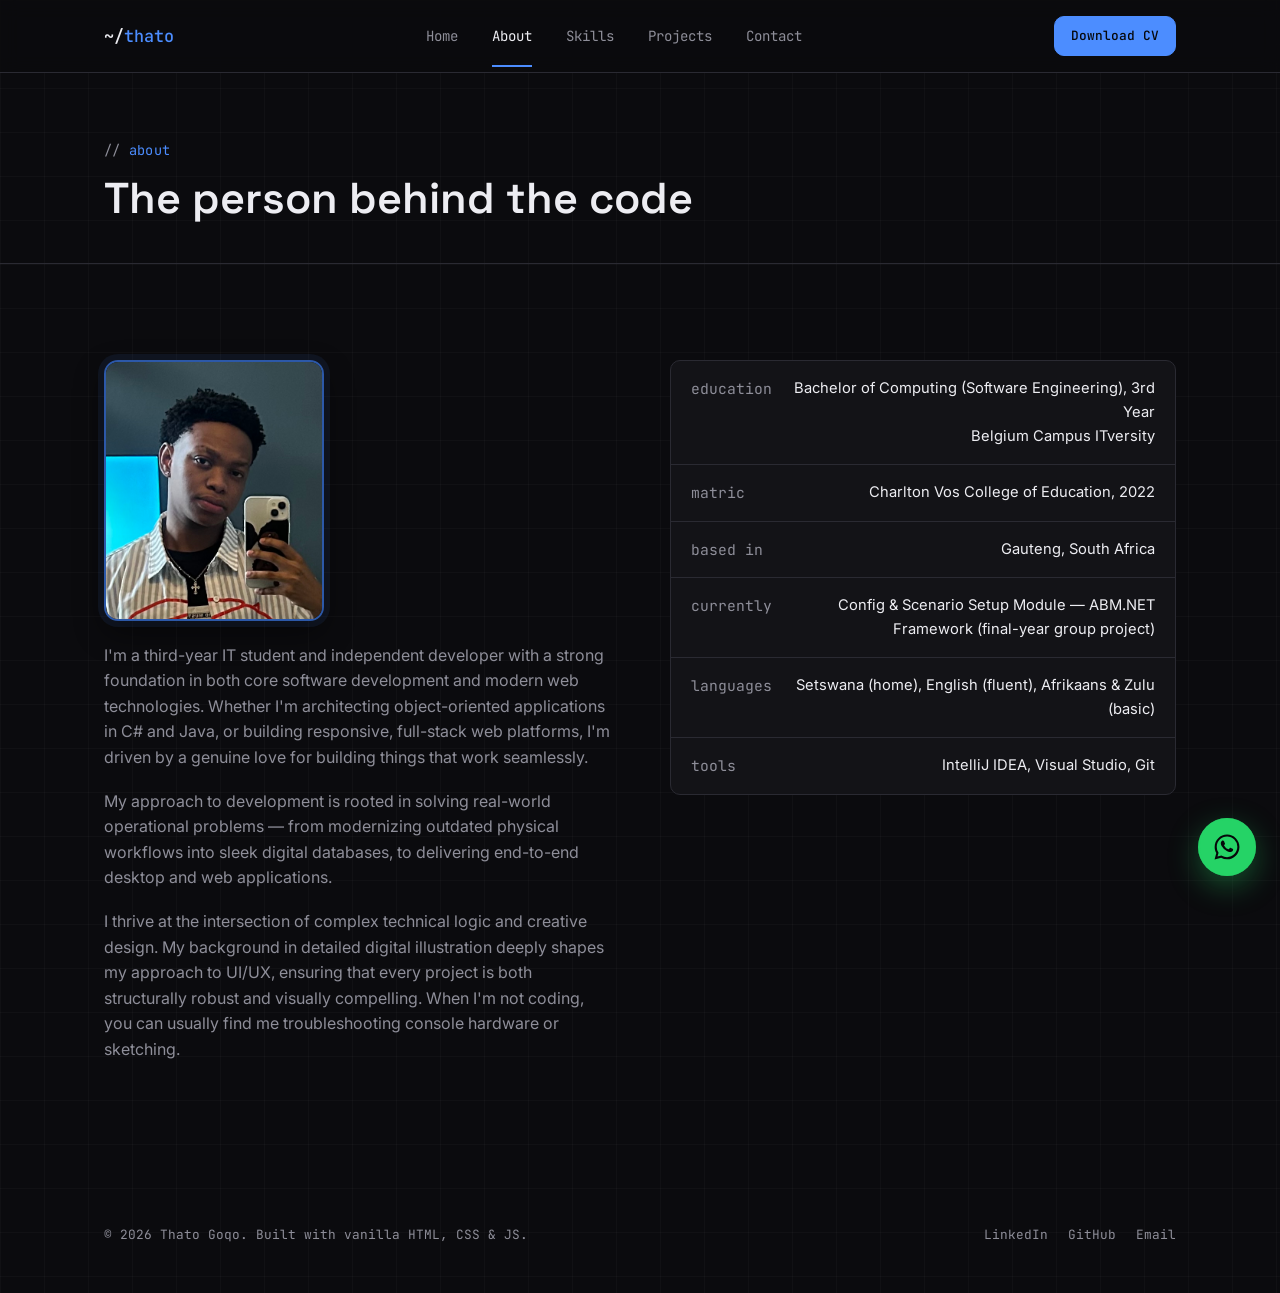
==== about.html @ 1795b21d "Moved files to main folder" ====
<!DOCTYPE html>
<html lang="en">
<head>
  <meta charset="UTF-8">
  <meta name="viewport" content="width=device-width, initial-scale=1.0">
  <title>About — Thato Goqo</title>
  <meta name="description" content="About Thato Goqo — 3rd-year Bachelor of Computing student and freelance web developer.">
  <link rel="stylesheet" href="css/style.css">
</head>
<body>

  <!-- ===== Page loader ===== -->
  <div class="page-loader" id="page-loader">
    <div class="loader-mark">
      <span class="loader-ring"></span>
      <span class="loader-label"></span>
    </div>
  </div>


  <!-- ===== Nav ===== -->
  <nav class="navbar">
    <div class="container">
      <a href="index.html" class="logo">~/<span>thato</span></a>
      <ul class="nav-links">
        <li><a href="index.html">Home</a></li>
        <li><a href="about.html">About</a></li>
        <li><a href="skills.html">Skills</a></li>
        <li><a href="projects.html">Projects</a></li>
        <li><a href="contact.html">Contact</a></li>
      </ul>
      <div class="nav-cta">
        <a href="assets/Thato_Goqo_CV.pdf" class="btn btn-primary btn-small" download>Download CV</a>
        <button class="nav-toggle" aria-label="Toggle menu">
          <span></span><span></span><span></span>
        </button>
      </div>
    </div>
  </nav>

  <header class="page-hero">
    <div class="container">
      <span class="section-label">about</span>
      <h1>The person behind the code</h1>
    </div>
  </header>

  <section id="about-main">
    <div class="container about-grid">
      <div class="about-text reveal">
        <div class="profile-photo profile-photo-large" style="margin-bottom: 22px;">
          <img src="assets/profile.jpg" alt="Thato Goqo">
        </div>
        <p>
          I'm a third-year IT student and independent developer with a strong foundation in both core
          software development and modern web technologies. Whether I'm architecting object-oriented
          applications in C# and Java, or building responsive, full-stack web platforms, I'm driven by
          a genuine love for building things that work seamlessly.
        </p>
        <p>
          My approach to development is rooted in solving real-world operational problems — from
          modernizing outdated physical workflows into sleek digital databases, to delivering
          end-to-end desktop and web applications.
        </p>
        <p>
          I thrive at the intersection of complex technical logic and creative design. My background in
          detailed digital illustration deeply shapes my approach to UI/UX, ensuring that every project
          is both structurally robust and visually compelling. When I'm not coding, you can usually find
          me troubleshooting console hardware or sketching.
        </p>
      </div>

      <div class="fact-list reveal">
        <div class="fact-row">
          <span class="fact-label">education</span>
          <span class="fact-value">Bachelor of Computing (Software Engineering), 3rd Year<br>Belgium Campus ITversity</span>
        </div>
        <div class="fact-row">
          <span class="fact-label">matric</span>
          <span class="fact-value">Charlton Vos College of Education, 2022</span>
        </div>
        <div class="fact-row">
          <span class="fact-label">based in</span>
          <span class="fact-value">Gauteng, South Africa</span>
        </div>
        <div class="fact-row">
          <span class="fact-label">currently</span>
          <span class="fact-value">Config &amp; Scenario Setup Module — ABM.NET Framework (final-year group project)</span>
        </div>
        <div class="fact-row">
          <span class="fact-label">languages</span>
          <span class="fact-value">Setswana (home), English (fluent), Afrikaans &amp; Zulu (basic)</span>
        </div>
        <div class="fact-row">
          <span class="fact-label">tools</span>
          <span class="fact-value">IntelliJ IDEA, Visual Studio, Git</span>
        </div>
      </div>
    </div>
  </section>

  <footer>
    <div class="container footer-inner">
      <p>&copy; <span id="year"></span> Thato Goqo. Built with vanilla HTML, CSS &amp; JS.</p>
      <div class="footer-social">
        <a href="https://www.linkedin.com/in/thato-goqo-8328b3425" target="_blank" rel="noopener">LinkedIn</a>
        <a href="https://github.com/" target="_blank" rel="noopener">GitHub</a>
        <a href="mailto:goqothato@gmail.com">Email</a>
      </div>
    </div>
  </footer>


  <!-- ===== WhatsApp floating button ===== -->
  <a
    href="https://wa.me/27812182846?text=Hi%20Thato%2C%20I%20saw%20your%20portfolio%20and%20wanted%20to%20chat."
    class="whatsapp-fab"
    target="_blank"
    rel="noopener"
    aria-label="Chat with Thato on WhatsApp"
  >
    <svg viewBox="0 0 24 24" aria-hidden="true">
      <path d="M12.04 2C6.58 2 2.13 6.45 2.13 11.91c0 1.75.46 3.45 1.32 4.95L2.05 22l5.25-1.38a9.9 9.9 0 0 0 4.74 1.21h.01c5.46 0 9.9-4.45 9.9-9.91 0-2.65-1.03-5.14-2.9-7.01A9.82 9.82 0 0 0 12.04 2m0 1.67c2.2 0 4.26.86 5.82 2.42a8.18 8.18 0 0 1 2.41 5.8c0 4.54-3.7 8.23-8.24 8.23a8.24 8.24 0 0 1-4.19-1.15l-.3-.17-3.12.82.83-3.04-.2-.32a8.13 8.13 0 0 1-1.25-4.34c0-4.54 3.7-8.25 8.24-8.25M8.53 6.85c-.16 0-.43.06-.65.3-.23.25-.85.83-.85 2.01 0 1.18.87 2.34 1 2.49.12.15 1.69 2.67 4.16 3.66 2.05.82 2.47.66 2.92.62.45-.04 1.42-.57 1.62-1.12.2-.55.2-1.02.14-1.12-.06-.1-.22-.16-.46-.28-.24-.12-1.42-.7-1.64-.78-.22-.08-.38-.12-.54.12-.16.25-.61.78-.75.94-.14.16-.28.18-.52.06-.24-.12-1.02-.37-1.94-1.19-.72-.64-1.2-1.43-1.34-1.67-.14-.24-.02-.37.1-.49.11-.11.24-.29.36-.43.12-.14.16-.24.24-.4.08-.16.04-.3-.02-.42-.06-.12-.54-1.31-.76-1.8-.18-.41-.36-.41-.54-.42-.16-.01-.34-.08-.53-.08"/>
    </svg>
  </a>

  <script src="js/main.js"></script>
</body>
</html>
---- css/style.css ----
/* ============================================
   Thato Goqo — Portfolio Stylesheet
   Vanilla CSS, no framework.
   ============================================ */

@import url('https://fonts.googleapis.com/css2?family=Space+Grotesk:wght@500;600;700&family=Inter:wght@400;500;600&family=JetBrains+Mono:wght@400;500&display=swap');

:root {
  /* colors */
  --bg: #0b0b0e;
  --bg-panel: #131317;
  --bg-panel-2: #1b1b21;
  --border: #2a2a32;
  --text: #ededf2;
  --text-muted: #8e8e99;
  --accent-blue: #4c8dff;
  --accent-blue-dim: #2c58a8;
  --accent-crimson: #ff4d6d;
  --accent-blue-glow: rgba(76, 141, 255, 0.25);

  /* type */
  --font-display: 'Space Grotesk', sans-serif;
  --font-body: 'Inter', sans-serif;
  --font-mono: 'JetBrains Mono', monospace;

  /* layout */
  --max-width: 1120px;
  --radius: 10px;
}

* {
  margin: 0;
  padding: 0;
  box-sizing: border-box;
}

html {
  scroll-behavior: smooth;
}

body {
  background: var(--bg);
  color: var(--text);
  font-family: var(--font-body);
  line-height: 1.6;
  -webkit-font-smoothing: antialiased;
}

/* subtle noise/grid background so flat black isn't totally dead */
body {
  background-image:
    linear-gradient(rgba(255, 255, 255, 0.025) 1px, transparent 1px),
    linear-gradient(90deg, rgba(255, 255, 255, 0.025) 1px, transparent 1px);
  background-size: 44px 44px;
}

a {
  color: inherit;
  text-decoration: none;
}

img {
  max-width: 100%;
  display: block;
}

ul {
  list-style: none;
}

.container {
  max-width: var(--max-width);
  margin: 0 auto;
  padding: 0 24px;
}

.section-label {
  font-family: var(--font-mono);
  color: var(--accent-blue);
  font-size: 0.85rem;
  letter-spacing: 0.02em;
  margin-bottom: 12px;
  display: inline-block;
}

.section-label::before {
  content: '// ';
  color: var(--text-muted);
}

h1, h2, h3, h4 {
  font-family: var(--font-display);
  font-weight: 600;
  line-height: 1.15;
}

h2 {
  font-size: clamp(1.8rem, 3vw, 2.4rem);
  margin-bottom: 12px;
}

.section-intro {
  color: var(--text-muted);
  max-width: 560px;
  margin-bottom: 48px;
}

section {
  padding: 96px 0;
  border-bottom: 1px solid var(--border);
}

section:last-of-type {
  border-bottom: none;
}

/* ============ Buttons ============ */

.btn {
  display: inline-flex;
  align-items: center;
  gap: 8px;
  font-family: var(--font-mono);
  font-size: 0.9rem;
  padding: 13px 22px;
  border-radius: var(--radius);
  border: 1px solid var(--border);
  cursor: pointer;
  transition: transform 0.15s ease, border-color 0.15s ease, background 0.15s ease;
}

.btn-primary {
  background: var(--accent-blue);
  color: #06070a;
  border-color: var(--accent-blue);
  font-weight: 500;
}

.btn-primary:hover {
  transform: translateY(-2px);
  box-shadow: 0 8px 24px var(--accent-blue-glow);
}

.btn-ghost {
  background: transparent;
  color: var(--text);
}

.btn-ghost:hover {
  border-color: var(--accent-blue);
  color: var(--accent-blue);
  transform: translateY(-2px);
}

.btn-small {
  padding: 9px 16px;
  font-size: 0.8rem;
}

/* ============ Navigation ============ */

.navbar {
  position: sticky;
  top: 0;
  z-index: 100;
  background: rgba(11, 11, 14, 0.85);
  backdrop-filter: blur(10px);
  border-bottom: 1px solid var(--border);
}

.navbar .container {
  display: flex;
  align-items: center;
  justify-content: space-between;
  height: 72px;
}

.logo {
  font-family: var(--font-mono);
  font-size: 1.05rem;
  font-weight: 500;
  color: var(--text);
}

.logo span {
  color: var(--accent-blue);
}

.nav-links {
  display: flex;
  align-items: center;
  gap: 34px;
}

.nav-links a {
  font-family: var(--font-mono);
  font-size: 0.88rem;
  color: var(--text-muted);
  transition: color 0.15s ease;
  position: relative;
}

.nav-links a:hover,
.nav-links a.active {
  color: var(--text);
}

.nav-links a.active::after {
  content: '';
  position: absolute;
  left: 0;
  bottom: -22px;
  width: 100%;
  height: 2px;
  background: var(--accent-blue);
}

.nav-cta {
  display: flex;
  align-items: center;
  gap: 18px;
}

.nav-toggle {
  display: none;
  flex-direction: column;
  gap: 5px;
  background: none;
  border: none;
  cursor: pointer;
}

.nav-toggle span {
  width: 22px;
  height: 2px;
  background: var(--text);
}

/* ============ Hero ============ */

.hero {
  position: relative;
  padding: 90px 0 110px;
  overflow: hidden;
  border-bottom: 1px solid var(--border);
}

#hero-canvas {
  position: absolute;
  inset: 0;
  z-index: 0;
  opacity: 0.55;
}

.hero .container {
  position: relative;
  z-index: 1;
  display: grid;
  grid-template-columns: 1.1fr 0.9fr;
  gap: 48px;
  align-items: center;
}

.hero-eyebrow {
  font-family: var(--font-mono);
  color: var(--accent-blue);
  font-size: 0.85rem;
  margin-bottom: 18px;
}

.hero-eyebrow::before {
  content: '> ';
}

.hero h1 {
  font-size: clamp(2.4rem, 5vw, 3.4rem);
  margin-bottom: 18px;
}

.hero h1 .highlight {
  color: var(--accent-blue);
}

.hero-subtitle {
  color: var(--text-muted);
  font-size: 1.08rem;
  max-width: 480px;
  margin-bottom: 34px;
}

.hero-actions {
  display: flex;
  gap: 16px;
  flex-wrap: wrap;
}

/* terminal card */
.terminal {
  background: var(--bg-panel);
  border: 1px solid var(--border);
  border-radius: var(--radius);
  overflow: hidden;
  box-shadow: 0 20px 60px rgba(0, 0, 0, 0.4);
}

.terminal-header {
  display: flex;
  align-items: center;
  gap: 8px;
  padding: 12px 16px;
  background: var(--bg-panel-2);
  border-bottom: 1px solid var(--border);
}

.terminal-dot {
  width: 10px;
  height: 10px;
  border-radius: 50%;
  background: #4a4a55;
}

.terminal-dot.red { background: #ff5f57; }
.terminal-dot.yellow { background: #febc2e; }
.terminal-dot.green { background: #28c840; }

.terminal-title {
  font-family: var(--font-mono);
  font-size: 0.78rem;
  color: var(--text-muted);
  margin-left: 6px;
}

.terminal-body {
  padding: 22px 20px;
  font-family: var(--font-mono);
  font-size: 0.88rem;
  color: var(--text-muted);
  min-height: 200px;
}

.terminal-body .prompt {
  color: var(--accent-blue);
}

.terminal-body .line {
  margin-bottom: 6px;
  color: var(--text);
}

.terminal-body .result {
  color: var(--text-muted);
  margin-bottom: 14px;
  padding-left: 18px;
}

.cursor {
  display: inline-block;
  width: 8px;
  height: 1em;
  background: var(--accent-blue);
  vertical-align: text-bottom;
  animation: blink 1s step-start infinite;
}

@keyframes blink {
  50% { opacity: 0; }
}

/* ============ About page ============ */

.about-grid {
  display: grid;
  grid-template-columns: 1fr 1fr;
  gap: 60px;
  align-items: start;
}

.about-text p {
  color: var(--text-muted);
  margin-bottom: 18px;
}

.fact-list {
  border: 1px solid var(--border);
  border-radius: var(--radius);
  background: var(--bg-panel);
  overflow: hidden;
}

.fact-row {
  display: flex;
  justify-content: space-between;
  padding: 16px 20px;
  border-bottom: 1px solid var(--border);
  font-size: 0.92rem;
}

.fact-row:last-child {
  border-bottom: none;
}

.fact-label {
  font-family: var(--font-mono);
  color: var(--text-muted);
}

.fact-value {
  color: var(--text);
  text-align: right;
}

/* ============ Skills ============ */

.skills-grid {
  display: grid;
  grid-template-columns: repeat(2, 1fr);
  gap: 22px;
}

.skill-card {
  background: var(--bg-panel);
  border: 1px solid var(--border);
  border-radius: var(--radius);
  padding: 28px;
  transition: border-color 0.2s ease, transform 0.2s ease;
}

.skill-card:hover {
  border-color: var(--accent-blue-dim);
  transform: translateY(-3px);
}

.skill-card h3 {
  font-size: 1.05rem;
  margin-bottom: 16px;
  display: flex;
  align-items: center;
  gap: 10px;
}

.skill-card h3::before {
  content: '';
  width: 8px;
  height: 8px;
  background: var(--accent-blue);
  border-radius: 2px;
}

.tag-list {
  display: flex;
  flex-wrap: wrap;
  gap: 8px;
}

.tag {
  font-family: var(--font-mono);
  font-size: 0.78rem;
  color: var(--text-muted);
  border: 1px solid var(--border);
  border-radius: 6px;
  padding: 6px 11px;
  background: var(--bg-panel-2);
}

/* ============ Projects ============ */

.project-grid {
  display: grid;
  grid-template-columns: repeat(2, 1fr);
  gap: 24px;
}

.project-card {
  background: var(--bg-panel);
  border: 1px solid var(--border);
  border-radius: var(--radius);
  padding: 30px;
  display: flex;
  flex-direction: column;
  gap: 14px;
  transition: transform 0.2s ease, border-color 0.2s ease, box-shadow 0.2s ease;
}

.project-card:hover {
  transform: translateY(-4px);
  border-color: var(--accent-blue-dim);
  box-shadow: 0 16px 40px rgba(0, 0, 0, 0.35);
}

.project-tag-row {
  font-family: var(--font-mono);
  font-size: 0.76rem;
  color: var(--accent-crimson);
  text-transform: uppercase;
  letter-spacing: 0.04em;
}

.project-card h3 {
  font-size: 1.2rem;
}

.project-card p {
  color: var(--text-muted);
  font-size: 0.94rem;
  flex-grow: 1;
}

.project-card .tag-list {
  margin-top: 4px;
}

.project-featured {
  grid-column: span 2;
}

.demo-links {
  display: flex;
  flex-wrap: wrap;
  gap: 10px;
  margin-top: 4px;
}

.demo-link {
  display: inline-flex;
  align-items: center;
  gap: 6px;
  font-family: var(--font-mono);
  font-size: 0.8rem;
  color: var(--accent-blue);
  border: 1px solid var(--accent-blue-dim);
  border-radius: 8px;
  padding: 8px 13px;
  background: rgba(76, 141, 255, 0.06);
  transition: background 0.15s ease, transform 0.15s ease;
}

.demo-link:hover {
  background: rgba(76, 141, 255, 0.14);
  transform: translateY(-2px);
}

.demo-link-arrow {
  font-size: 0.85em;
}

.demo-disclaimer {
  font-size: 0.82rem;
  color: var(--text-muted);
  border-left: 2px solid var(--border);
  padding-left: 12px;
  margin-top: 2px;
}

/* ============ Contact ============ */

.contact-grid {
  display: grid;
  grid-template-columns: 0.9fr 1.1fr;
  gap: 56px;
}

.contact-info p {
  color: var(--text-muted);
  margin-bottom: 28px;
  max-width: 400px;
}

.contact-links {
  display: flex;
  flex-direction: column;
  gap: 14px;
}

.contact-link {
  display: flex;
  align-items: center;
  gap: 12px;
  font-family: var(--font-mono);
  font-size: 0.92rem;
  color: var(--text);
  padding: 14px 16px;
  border: 1px solid var(--border);
  border-radius: var(--radius);
  background: var(--bg-panel);
  transition: border-color 0.15s ease, transform 0.15s ease;
}

.contact-link:hover {
  border-color: var(--accent-blue);
  transform: translateX(4px);
}

.contact-link .icon {
  color: var(--accent-blue);
}

.form-group {
  margin-bottom: 20px;
}

.form-group label {
  display: block;
  font-family: var(--font-mono);
  font-size: 0.8rem;
  color: var(--text-muted);
  margin-bottom: 8px;
}

.form-group input,
.form-group textarea {
  width: 100%;
  background: var(--bg-panel);
  border: 1px solid var(--border);
  border-radius: 8px;
  padding: 13px 14px;
  color: var(--text);
  font-family: var(--font-body);
  font-size: 0.95rem;
  transition: border-color 0.15s ease;
}

.form-group input:focus,
.form-group textarea:focus {
  outline: none;
  border-color: var(--accent-blue);
}

.form-group textarea {
  resize: vertical;
  min-height: 130px;
}

.form-note {
  font-family: var(--font-mono);
  font-size: 0.78rem;
  color: var(--text-muted);
  margin-top: 10px;
}

/* ============ Footer ============ */

footer {
  padding: 48px 0;
}

.footer-inner {
  display: flex;
  justify-content: space-between;
  align-items: center;
  flex-wrap: wrap;
  gap: 16px;
}

.footer-inner p {
  font-family: var(--font-mono);
  font-size: 0.8rem;
  color: var(--text-muted);
}

.footer-social {
  display: flex;
  gap: 20px;
}

.footer-social a {
  font-family: var(--font-mono);
  font-size: 0.8rem;
  color: var(--text-muted);
  transition: color 0.15s ease;
}

.footer-social a:hover {
  color: var(--accent-blue);
}

/* ============ Scroll reveal ============ */

.reveal {
  opacity: 0;
  transform: translateY(20px);
  transition: opacity 0.6s ease, transform 0.6s ease;
}

.reveal.visible {
  opacity: 1;
  transform: translateY(0);
}

/* ============ Page hero (non-home pages) ============ */

.page-hero {
  padding: 64px 0 40px;
  border-bottom: 1px solid var(--border);
}

.page-hero h1 {
  font-size: clamp(2rem, 4vw, 2.7rem);
}

/* ============ Profile photo ============ */

.profile-photo {
  width: 108px;
  aspect-ratio: 563 / 666;
  border-radius: 14px;
  overflow: hidden;
  border: 2px solid var(--accent-blue-dim);
  box-shadow: 0 0 0 6px rgba(76, 141, 255, 0.08), 0 12px 30px rgba(0, 0, 0, 0.45);
  margin-bottom: 22px;
}

.profile-photo img {
  width: 100%;
  height: 100%;
  object-fit: cover;
  display: block;
}

.profile-photo-large {
  width: 220px;
  margin-bottom: 0;
}

/* ============ Page loader ============ */

.page-loader {
  position: fixed;
  inset: 0;
  z-index: 9999;
  background: var(--bg);
  display: flex;
  align-items: center;
  justify-content: center;
  transition: opacity 0.45s ease, visibility 0.45s ease;
}

.page-loader.hidden {
  opacity: 0;
  visibility: hidden;
  pointer-events: none;
}

.loader-mark {
  display: flex;
  align-items: center;
  gap: 14px;
  font-family: var(--font-mono);
  color: var(--text-muted);
  font-size: 0.92rem;
}

.loader-mark span.loader-label::before {
  content: '~/thato ';
  color: var(--accent-blue);
}

.loader-ring {
  width: 30px;
  height: 30px;
  border-radius: 50%;
  border: 2px solid var(--border);
  border-top-color: var(--accent-blue);
  animation: loader-spin 0.7s linear infinite;
}

@keyframes loader-spin {
  to {
    transform: rotate(360deg);
  }
}

@media (prefers-reduced-motion: reduce) {
  .loader-ring {
    animation: none;
    border-top-color: var(--border);
  }
}

/* ============ WhatsApp floating button ============ */

.whatsapp-fab {
  position: fixed;
  right: 24px;
  bottom: 24px;
  width: 58px;
  height: 58px;
  border-radius: 50%;
  background: #25d366;
  display: flex;
  align-items: center;
  justify-content: center;
  box-shadow: 0 10px 30px rgba(37, 211, 102, 0.35);
  z-index: 200;
  transition: transform 0.2s ease, box-shadow 0.2s ease;
}

.whatsapp-fab svg {
  width: 30px;
  height: 30px;
  fill: #06070a;
}

.whatsapp-fab:hover {
  transform: translateY(-3px) scale(1.05);
  box-shadow: 0 14px 36px rgba(37, 211, 102, 0.45);
}

.whatsapp-fab::after {
  content: '';
  position: absolute;
  inset: 0;
  border-radius: 50%;
  border: 2px solid rgba(37, 211, 102, 0.55);
  animation: whatsapp-pulse 2.4s ease-out infinite;
}

@keyframes whatsapp-pulse {
  0% {
    transform: scale(1);
    opacity: 0.7;
  }
  100% {
    transform: scale(1.6);
    opacity: 0;
  }
}

@media (prefers-reduced-motion: reduce) {
  .whatsapp-fab::after {
    animation: none;
  }
}

/* ============ Responsive ============ */

@media (prefers-reduced-motion: reduce) {
  * {
    animation: none !important;
    transition: none !important;
  }
}

/* Large tablets / small laptops: tighten up spacing a touch */
@media (max-width: 1024px) {
  .container {
    padding: 0 20px;
  }

  section {
    padding: 76px 0;
  }

  .hero {
    padding: 72px 0 90px;
  }
}

/* Tablets in portrait, and the nav-toggle breakpoint.
   Switched from a narrower 720px so the desktop nav never
   gets squeezed on an iPad-width screen. */
@media (max-width: 900px) {
  .hero .container {
    grid-template-columns: 1fr;
    gap: 40px;
  }

  .about-grid,
  .contact-grid {
    grid-template-columns: 1fr;
  }

  .project-featured {
    grid-column: span 1;
  }

  .nav-links {
    position: fixed;
    top: 72px;
    left: 0;
    right: 0;
    background: var(--bg);
    border-bottom: 1px solid var(--border);
    flex-direction: column;
    align-items: flex-start;
    padding: 24px;
    gap: 20px;
    transform: translateY(-120%);
    transition: transform 0.25s ease;
    max-height: calc(100vh - 72px);
    overflow-y: auto;
  }

  .nav-links.open {
    transform: translateY(0);
  }

  .nav-links a.active::after {
    display: none;
  }

  .nav-toggle {
    display: flex;
  }

  .nav-cta .btn-primary {
    display: none;
  }

  section {
    padding: 64px 0;
  }
}

/* Small tablets and large phones: single-column card grids */
@media (max-width: 780px) {
  .skills-grid,
  .project-grid {
    grid-template-columns: 1fr;
  }

  .terminal-body {
    min-height: 160px;
  }
}

@media (max-width: 520px) {
  .hero-actions {
    flex-direction: column;
    align-items: stretch;
  }

  .fact-row {
    flex-direction: column;
    gap: 4px;
  }

  .fact-value {
    text-align: left;
  }

  .footer-inner {
    flex-direction: column;
    align-items: flex-start;
  }

  .whatsapp-fab {
    right: 16px;
    bottom: 16px;
    width: 52px;
    height: 52px;
  }

  .whatsapp-fab svg {
    width: 26px;
    height: 26px;
  }
}

/* Very small phones */
@media (max-width: 380px) {
  .hero-eyebrow,
  .section-label {
    font-size: 0.78rem;
  }

  .btn {
    font-size: 0.85rem;
    padding: 12px 18px;
  }
}
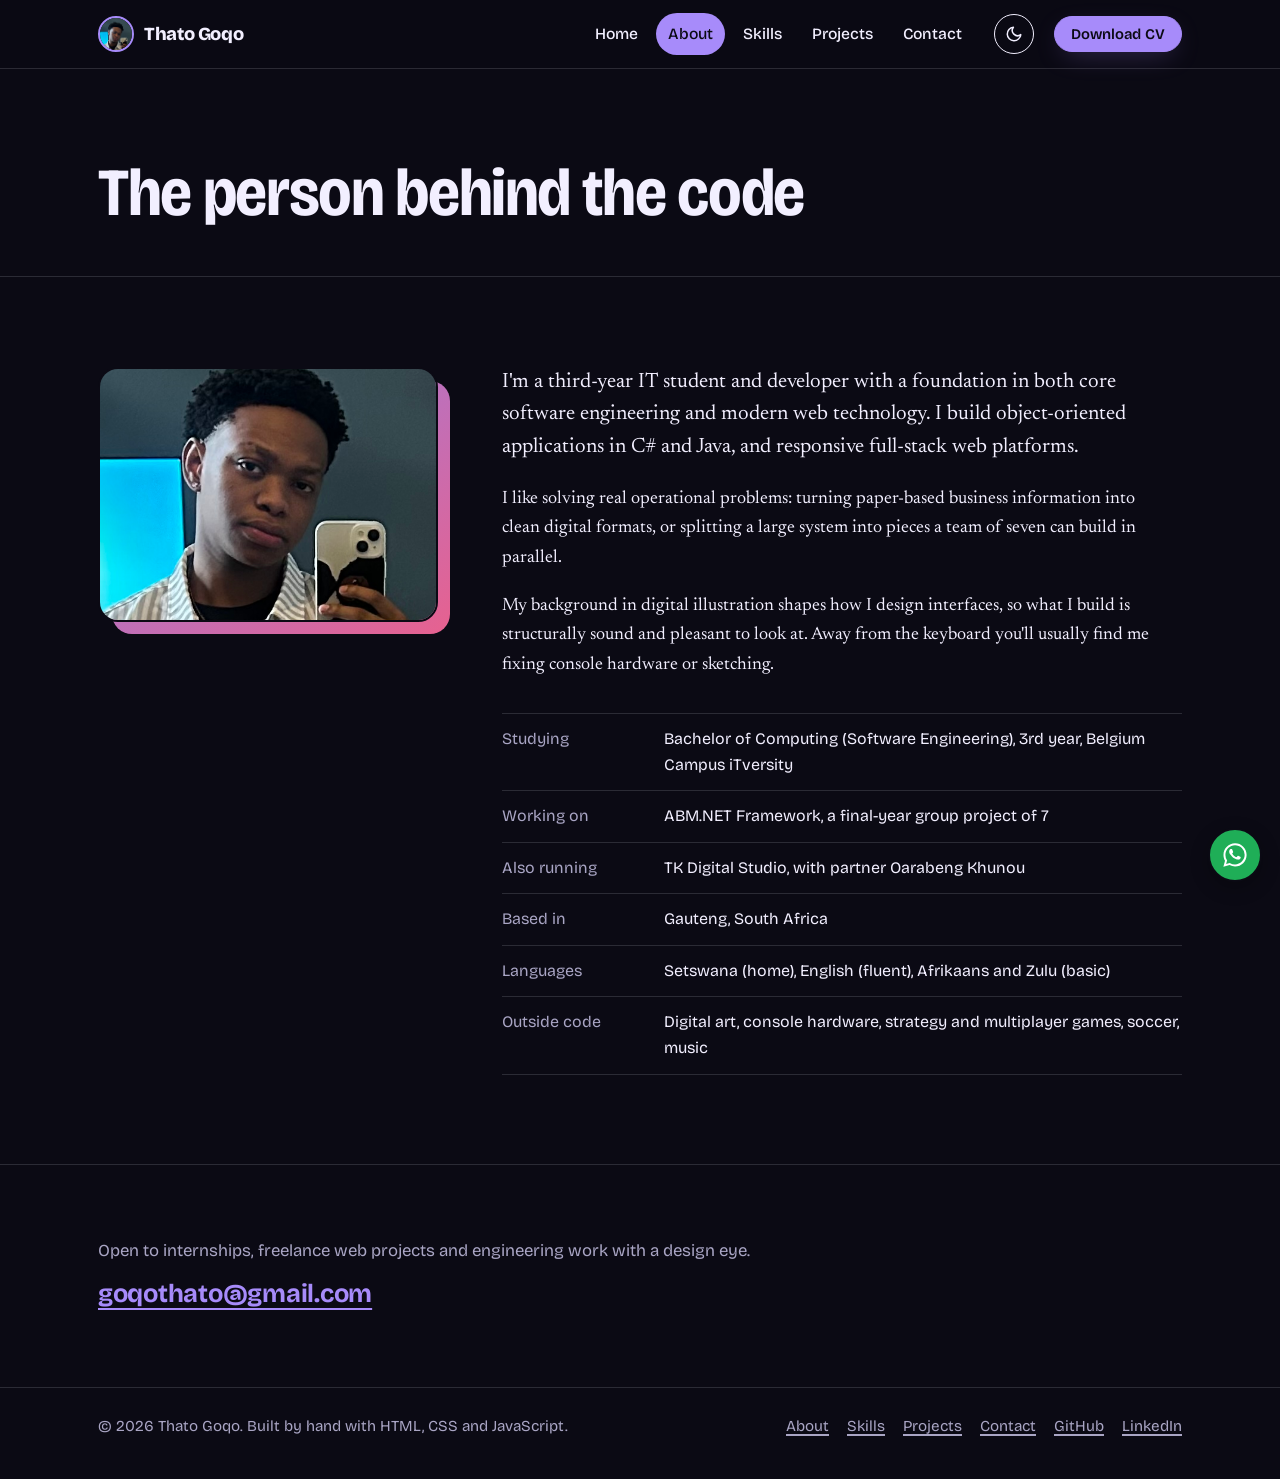
==== commit bbb78da3: "Redesign portfolio and update CV" ====
--- a/about.html
+++ b/about.html
@@ -1,129 +1,70 @@
 <!DOCTYPE html>
-<html lang="en">
+<html lang="en" data-theme="dark">
 <head>
-  <meta charset="UTF-8">
-  <meta name="viewport" content="width=device-width, initial-scale=1.0">
-  <title>About — Thato Goqo</title>
-  <meta name="description" content="About Thato Goqo — 3rd-year Bachelor of Computing student and freelance web developer.">
-  <link rel="stylesheet" href="css/style.css">
+<meta charset="UTF-8">
+<meta name="viewport" content="width=device-width, initial-scale=1">
+<title>About | Thato Goqo</title>
+<meta name="description" content="About Thato Goqo: 3rd-year Bachelor of Computing student at Belgium Campus iTversity, co-founder of TK Digital Studio, based in Gauteng, South Africa.">
+<meta property="og:title" content="About | Thato Goqo">
+<meta property="og:description" content="About Thato Goqo: 3rd-year Bachelor of Computing student at Belgium Campus iTversity, co-founder of TK Digital Studio, based in Gauteng, South Africa.">
+<meta property="og:type" content="website">
+<meta name="theme-color" content="#0b0a14">
+<link rel="icon" href="data:image/svg+xml,%3Csvg xmlns='http://www.w3.org/2000/svg' viewBox='0 0 32 32'%3E%3Ccircle cx='15' cy='15' r='13' fill='%23a78bfa'/%3E%3Ccircle cx='25' cy='25' r='6' fill='%23ff6b9d' stroke='%230b0a14' stroke-width='2'/%3E%3C/svg%3E">
+<script>try{var t=localStorage.getItem('theme');if(!t)t='dark';document.documentElement.dataset.theme=t}catch(e){}</script>
+<link rel="preconnect" href="https://fonts.googleapis.com">
+<link rel="preconnect" href="https://fonts.gstatic.com" crossorigin>
+<link rel="stylesheet" href="https://fonts.googleapis.com/css2?family=Bricolage+Grotesque:opsz,wdth,wght@12..96,75..100,300..800&family=Newsreader:ital,opsz,wght@0,6..72,400..600;1,6..72,400..600&display=swap">
+<link rel="stylesheet" href="css/style.css">
+
 </head>
 <body>
+<a class="skip" href="#main">Skip to content</a>
+<header class="nav">
+  <div class="wrap">
+    <a class="brand" href="index.html"><img class="brand-img" src="assets/profile.jpg" alt="" width="36" height="36">Thato Goqo</a>
+    <ul class="nav-links" id="nav-links"><li><a href="index.html">Home</a></li><li><a href="about.html" aria-current="page">About</a></li><li><a href="skills.html">Skills</a></li><li><a href="projects.html">Projects</a></li><li><a href="contact.html">Contact</a></li></ul>
+    <button class="icon-btn theme-toggle" id="theme-toggle" type="button" aria-label="Switch to dark theme"><svg class="sun" viewBox="0 0 24 24" aria-hidden="true"><circle cx="12" cy="12" r="4"/><path d="M12 2v2M12 20v2M4.9 4.9l1.4 1.4M17.7 17.7l1.4 1.4M2 12h2M20 12h2M4.9 19.1l1.4-1.4M17.7 6.3l1.4-1.4"/></svg><svg class="moon" viewBox="0 0 24 24" aria-hidden="true"><path d="M21 12.8A9 9 0 1 1 11.2 3a7 7 0 0 0 9.8 9.8z"/></svg></button>
+    <span class="nav-cta"><a class="btn btn-solid btn-small" href="assets/Thato_Goqo_CV.pdf" download>Download CV</a></span>
+    <button class="icon-btn menu-btn" id="menu-btn" type="button" aria-label="Menu" aria-expanded="false" aria-controls="nav-links"><svg viewBox="0 0 24 24" aria-hidden="true"><path d="M4 7h16M4 12h16M4 17h16"/></svg></button>
+  </div>
+</header>
+<main id="main">
+<section class="page-hero"><div class="wrap">
+    <h1>The person behind the code</h1>
+  </div></section>
+  <section class="section"><div class="wrap about-grid">
+    <div class="portrait"><img src="assets/profile.jpg" alt="Portrait of Thato Goqo" width="563" height="666"></div>
+    <div>
+      <div class="prose">
+        <p>I'm a third-year IT student and developer with a foundation in both core software engineering and modern web technology. I build object-oriented applications in C# and Java, and responsive full-stack web platforms.</p>
+        <p>I like solving real operational problems: turning paper-based business information into clean digital formats, or splitting a large system into pieces a team of seven can build in parallel.</p>
+        <p>My background in digital illustration shapes how I design interfaces, so what I build is structurally sound and pleasant to look at. Away from the keyboard you'll usually find me fixing console hardware or sketching.</p>
+      </div>
+      <dl class="facts">
+        <dt>Studying</dt><dd>Bachelor of Computing (Software Engineering), 3rd year, Belgium Campus iTversity</dd>
+        <dt>Working on</dt><dd>ABM.NET Framework, a final-year group project of 7</dd>
+        <dt>Also running</dt><dd>TK Digital Studio, with partner Oarabeng Khunou</dd>
+        <dt>Based in</dt><dd>Gauteng, South Africa</dd>
+        <dt>Languages</dt><dd>Setswana (home), English (fluent), Afrikaans and Zulu (basic)</dd>
+        <dt>Outside code</dt><dd>Digital art, console hardware, strategy and multiplayer games, soccer, music</dd>
+      </dl>
+    </div>
+  </div></section>
+  <section class="closer">
+  <div class="wrap">
+    <p>Open to internships, freelance web projects and engineering work with a design eye.</p>
+    <a class="big" href="mailto:goqothato@gmail.com">goqothato@gmail.com</a>
+  </div>
+</section>
+</main>
+<footer class="foot">
+  <div class="wrap">
+    <span>&copy; <span id="year">2026</span> Thato Goqo. Built by hand with HTML, CSS and JavaScript.</span>
+    <nav aria-label="Footer"><a href="about.html">About</a><a href="skills.html">Skills</a><a href="projects.html">Projects</a><a href="contact.html">Contact</a><a href="https://github.com/Th4to20" target="_blank" rel="noopener">GitHub</a><a href="https://www.linkedin.com/in/thato-goqo-8328b3425" target="_blank" rel="noopener">LinkedIn</a></nav>
+  </div>
+</footer>
+<a class="wa" href="https://wa.me/27812182846?text=Hi%20Thato%2C%20I%20saw%20your%20portfolio%20and%20wanted%20to%20chat." target="_blank" rel="noopener" aria-label="Chat with Thato on WhatsApp"><svg viewBox="0 0 24 24" aria-hidden="true"><path d="M12.04 2C6.58 2 2.13 6.45 2.13 11.91c0 1.75.46 3.45 1.32 4.95L2.05 22l5.25-1.38a9.9 9.9 0 0 0 4.74 1.21h.01c5.46 0 9.9-4.45 9.9-9.91 0-2.65-1.03-5.14-2.9-7.01A9.82 9.82 0 0 0 12.04 2m0 1.67c2.2 0 4.26.86 5.82 2.42a8.18 8.18 0 0 1 2.41 5.8c0 4.54-3.7 8.23-8.24 8.23a8.24 8.24 0 0 1-4.19-1.15l-.3-.17-3.12.82.83-3.04-.2-.32a8.13 8.13 0 0 1-1.25-4.34c0-4.54 3.7-8.25 8.24-8.25M8.53 6.85c-.16 0-.43.06-.65.3-.23.25-.85.83-.85 2.01 0 1.18.87 2.34 1 2.49.12.15 1.69 2.67 4.16 3.66 2.05.82 2.47.66 2.92.62.45-.04 1.42-.57 1.62-1.12.2-.55.2-1.02.14-1.12-.06-.1-.22-.16-.46-.28-.24-.12-1.42-.7-1.64-.78-.22-.08-.38-.12-.54.12-.16.25-.61.78-.75.94-.14.16-.28.18-.52.06-.24-.12-1.02-.37-1.94-1.19-.72-.64-1.2-1.43-1.34-1.67-.14-.24-.02-.37.1-.49.11-.11.24-.29.36-.43.12-.14.16-.24.24-.4.08-.16.04-.3-.02-.42-.06-.12-.54-1.31-.76-1.8-.18-.41-.36-.41-.54-.42-.16-.01-.34-.08-.53-.08"/></svg></a>
+<script src="js/main.js"></script>
 
-  <!-- ===== Page loader ===== -->
-  <div class="page-loader" id="page-loader">
-    <div class="loader-mark">
-      <span class="loader-ring"></span>
-      <span class="loader-label"></span>
-    </div>
-  </div>
-
-
-  <!-- ===== Nav ===== -->
-  <nav class="navbar">
-    <div class="container">
-      <a href="index.html" class="logo">~/<span>thato</span></a>
-      <ul class="nav-links">
-        <li><a href="index.html">Home</a></li>
-        <li><a href="about.html">About</a></li>
-        <li><a href="skills.html">Skills</a></li>
-        <li><a href="projects.html">Projects</a></li>
-        <li><a href="contact.html">Contact</a></li>
-      </ul>
-      <div class="nav-cta">
-        <a href="assets/Thato_Goqo_CV.pdf" class="btn btn-primary btn-small" download>Download CV</a>
-        <button class="nav-toggle" aria-label="Toggle menu">
-          <span></span><span></span><span></span>
-        </button>
-      </div>
-    </div>
-  </nav>
-
-  <header class="page-hero">
-    <div class="container">
-      <span class="section-label">about</span>
-      <h1>The person behind the code</h1>
-    </div>
-  </header>
-
-  <section id="about-main">
-    <div class="container about-grid">
-      <div class="about-text reveal">
-        <div class="profile-photo profile-photo-large" style="margin-bottom: 22px;">
-          <img src="assets/profile.jpg" alt="Thato Goqo">
-        </div>
-        <p>
-          I'm a third-year IT student and independent developer with a strong foundation in both core
-          software development and modern web technologies. Whether I'm architecting object-oriented
-          applications in C# and Java, or building responsive, full-stack web platforms, I'm driven by
-          a genuine love for building things that work seamlessly.
-        </p>
-        <p>
-          My approach to development is rooted in solving real-world operational problems — from
-          modernizing outdated physical workflows into sleek digital databases, to delivering
-          end-to-end desktop and web applications.
-        </p>
-        <p>
-          I thrive at the intersection of complex technical logic and creative design. My background in
-          detailed digital illustration deeply shapes my approach to UI/UX, ensuring that every project
-          is both structurally robust and visually compelling. When I'm not coding, you can usually find
-          me troubleshooting console hardware or sketching.
-        </p>
-      </div>
-
-      <div class="fact-list reveal">
-        <div class="fact-row">
-          <span class="fact-label">education</span>
-          <span class="fact-value">Bachelor of Computing (Software Engineering), 3rd Year<br>Belgium Campus ITversity</span>
-        </div>
-        <div class="fact-row">
-          <span class="fact-label">matric</span>
-          <span class="fact-value">Charlton Vos College of Education, 2022</span>
-        </div>
-        <div class="fact-row">
-          <span class="fact-label">based in</span>
-          <span class="fact-value">Gauteng, South Africa</span>
-        </div>
-        <div class="fact-row">
-          <span class="fact-label">currently</span>
-          <span class="fact-value">Config &amp; Scenario Setup Module — ABM.NET Framework (final-year group project)</span>
-        </div>
-        <div class="fact-row">
-          <span class="fact-label">languages</span>
-          <span class="fact-value">Setswana (home), English (fluent), Afrikaans &amp; Zulu (basic)</span>
-        </div>
-        <div class="fact-row">
-          <span class="fact-label">tools</span>
-          <span class="fact-value">IntelliJ IDEA, Visual Studio, Git</span>
-        </div>
-      </div>
-    </div>
-  </section>
-
-  <footer>
-    <div class="container footer-inner">
-      <p>&copy; <span id="year"></span> Thato Goqo. Built with vanilla HTML, CSS &amp; JS.</p>
-      <div class="footer-social">
-        <a href="https://www.linkedin.com/in/thato-goqo-8328b3425" target="_blank" rel="noopener">LinkedIn</a>
-        <a href="https://github.com/" target="_blank" rel="noopener">GitHub</a>
-        <a href="mailto:goqothato@gmail.com">Email</a>
-      </div>
-    </div>
-  </footer>
-
-
-  <!-- ===== WhatsApp floating button ===== -->
-  <a
-    href="https://wa.me/27812182846?text=Hi%20Thato%2C%20I%20saw%20your%20portfolio%20and%20wanted%20to%20chat."
-    class="whatsapp-fab"
-    target="_blank"
-    rel="noopener"
-    aria-label="Chat with Thato on WhatsApp"
-  >
-    <svg viewBox="0 0 24 24" aria-hidden="true">
-      <path d="M12.04 2C6.58 2 2.13 6.45 2.13 11.91c0 1.75.46 3.45 1.32 4.95L2.05 22l5.25-1.38a9.9 9.9 0 0 0 4.74 1.21h.01c5.46 0 9.9-4.45 9.9-9.91 0-2.65-1.03-5.14-2.9-7.01A9.82 9.82 0 0 0 12.04 2m0 1.67c2.2 0 4.26.86 5.82 2.42a8.18 8.18 0 0 1 2.41 5.8c0 4.54-3.7 8.23-8.24 8.23a8.24 8.24 0 0 1-4.19-1.15l-.3-.17-3.12.82.83-3.04-.2-.32a8.13 8.13 0 0 1-1.25-4.34c0-4.54 3.7-8.25 8.24-8.25M8.53 6.85c-.16 0-.43.06-.65.3-.23.25-.85.83-.85 2.01 0 1.18.87 2.34 1 2.49.12.15 1.69 2.67 4.16 3.66 2.05.82 2.47.66 2.92.62.45-.04 1.42-.57 1.62-1.12.2-.55.2-1.02.14-1.12-.06-.1-.22-.16-.46-.28-.24-.12-1.42-.7-1.64-.78-.22-.08-.38-.12-.54.12-.16.25-.61.78-.75.94-.14.16-.28.18-.52.06-.24-.12-1.02-.37-1.94-1.19-.72-.64-1.2-1.43-1.34-1.67-.14-.24-.02-.37.1-.49.11-.11.24-.29.36-.43.12-.14.16-.24.24-.4.08-.16.04-.3-.02-.42-.06-.12-.54-1.31-.76-1.8-.18-.41-.36-.41-.54-.42-.16-.01-.34-.08-.53-.08"/>
-    </svg>
-  </a>
-
-  <script src="js/main.js"></script>
 </body>
 </html>
--- a/css/style.css
+++ b/css/style.css
@@ -1,970 +1,213 @@
-/* ============================================
-   Thato Goqo — Portfolio Stylesheet
-   Vanilla CSS, no framework.
-   ============================================ */
-
-@import url('https://fonts.googleapis.com/css2?family=Space+Grotesk:wght@500;600;700&family=Inter:wght@400;500;600&family=JetBrains+Mono:wght@400;500&display=swap');
-
+/* Thato Goqo — portfolio. Vanilla CSS, no build step. */
 :root {
-  /* colors */
-  --bg: #0b0b0e;
-  --bg-panel: #131317;
-  --bg-panel-2: #1b1b21;
-  --border: #2a2a32;
-  --text: #ededf2;
-  --text-muted: #8e8e99;
-  --accent-blue: #4c8dff;
-  --accent-blue-dim: #2c58a8;
-  --accent-crimson: #ff4d6d;
-  --accent-blue-glow: rgba(76, 141, 255, 0.25);
-
-  /* type */
-  --font-display: 'Space Grotesk', sans-serif;
-  --font-body: 'Inter', sans-serif;
-  --font-mono: 'JetBrains Mono', monospace;
-
-  /* layout */
-  --max-width: 1120px;
-  --radius: 10px;
-}
-
-* {
-  margin: 0;
-  padding: 0;
-  box-sizing: border-box;
-}
-
-html {
-  scroll-behavior: smooth;
-}
-
-body {
-  background: var(--bg);
-  color: var(--text);
-  font-family: var(--font-body);
-  line-height: 1.6;
-  -webkit-font-smoothing: antialiased;
-}
-
-/* subtle noise/grid background so flat black isn't totally dead */
-body {
-  background-image:
-    linear-gradient(rgba(255, 255, 255, 0.025) 1px, transparent 1px),
-    linear-gradient(90deg, rgba(255, 255, 255, 0.025) 1px, transparent 1px);
-  background-size: 44px 44px;
-}
-
-a {
-  color: inherit;
-  text-decoration: none;
-}
-
-img {
-  max-width: 100%;
-  display: block;
-}
-
-ul {
-  list-style: none;
-}
-
-.container {
-  max-width: var(--max-width);
-  margin: 0 auto;
-  padding: 0 24px;
-}
-
-.section-label {
-  font-family: var(--font-mono);
-  color: var(--accent-blue);
-  font-size: 0.85rem;
-  letter-spacing: 0.02em;
-  margin-bottom: 12px;
-  display: inline-block;
-}
-
-.section-label::before {
-  content: '// ';
-  color: var(--text-muted);
-}
-
-h1, h2, h3, h4 {
-  font-family: var(--font-display);
-  font-weight: 600;
-  line-height: 1.15;
-}
-
-h2 {
-  font-size: clamp(1.8rem, 3vw, 2.4rem);
-  margin-bottom: 12px;
-}
-
-.section-intro {
-  color: var(--text-muted);
-  max-width: 560px;
-  margin-bottom: 48px;
-}
-
-section {
-  padding: 96px 0;
-  border-bottom: 1px solid var(--border);
-}
-
-section:last-of-type {
-  border-bottom: none;
-}
-
-/* ============ Buttons ============ */
-
-.btn {
-  display: inline-flex;
-  align-items: center;
-  gap: 8px;
-  font-family: var(--font-mono);
-  font-size: 0.9rem;
-  padding: 13px 22px;
-  border-radius: var(--radius);
-  border: 1px solid var(--border);
-  cursor: pointer;
-  transition: transform 0.15s ease, border-color 0.15s ease, background 0.15s ease;
-}
-
-.btn-primary {
-  background: var(--accent-blue);
-  color: #06070a;
-  border-color: var(--accent-blue);
-  font-weight: 500;
-}
-
-.btn-primary:hover {
-  transform: translateY(-2px);
-  box-shadow: 0 8px 24px var(--accent-blue-glow);
-}
-
-.btn-ghost {
-  background: transparent;
-  color: var(--text);
-}
-
-.btn-ghost:hover {
-  border-color: var(--accent-blue);
-  color: var(--accent-blue);
-  transform: translateY(-2px);
-}
-
-.btn-small {
-  padding: 9px 16px;
-  font-size: 0.8rem;
-}
-
-/* ============ Navigation ============ */
-
-.navbar {
-  position: sticky;
-  top: 0;
-  z-index: 100;
-  background: rgba(11, 11, 14, 0.85);
-  backdrop-filter: blur(10px);
-  border-bottom: 1px solid var(--border);
-}
-
-.navbar .container {
-  display: flex;
-  align-items: center;
-  justify-content: space-between;
-  height: 72px;
-}
-
-.logo {
-  font-family: var(--font-mono);
-  font-size: 1.05rem;
-  font-weight: 500;
-  color: var(--text);
-}
-
-.logo span {
-  color: var(--accent-blue);
-}
-
-.nav-links {
-  display: flex;
-  align-items: center;
-  gap: 34px;
-}
-
-.nav-links a {
-  font-family: var(--font-mono);
-  font-size: 0.88rem;
-  color: var(--text-muted);
-  transition: color 0.15s ease;
-  position: relative;
-}
-
-.nav-links a:hover,
-.nav-links a.active {
-  color: var(--text);
-}
-
-.nav-links a.active::after {
-  content: '';
-  position: absolute;
-  left: 0;
-  bottom: -22px;
-  width: 100%;
-  height: 2px;
-  background: var(--accent-blue);
-}
-
-.nav-cta {
-  display: flex;
-  align-items: center;
-  gap: 18px;
-}
-
-.nav-toggle {
-  display: none;
-  flex-direction: column;
-  gap: 5px;
-  background: none;
-  border: none;
-  cursor: pointer;
-}
-
-.nav-toggle span {
-  width: 22px;
-  height: 2px;
-  background: var(--text);
-}
-
-/* ============ Hero ============ */
-
-.hero {
-  position: relative;
-  padding: 90px 0 110px;
-  overflow: hidden;
-  border-bottom: 1px solid var(--border);
-}
-
-#hero-canvas {
-  position: absolute;
-  inset: 0;
-  z-index: 0;
-  opacity: 0.55;
-}
-
-.hero .container {
-  position: relative;
-  z-index: 1;
-  display: grid;
-  grid-template-columns: 1.1fr 0.9fr;
-  gap: 48px;
-  align-items: center;
-}
-
-.hero-eyebrow {
-  font-family: var(--font-mono);
-  color: var(--accent-blue);
-  font-size: 0.85rem;
-  margin-bottom: 18px;
-}
-
-.hero-eyebrow::before {
-  content: '> ';
-}
-
-.hero h1 {
-  font-size: clamp(2.4rem, 5vw, 3.4rem);
-  margin-bottom: 18px;
-}
-
-.hero h1 .highlight {
-  color: var(--accent-blue);
-}
-
-.hero-subtitle {
-  color: var(--text-muted);
-  font-size: 1.08rem;
-  max-width: 480px;
-  margin-bottom: 34px;
-}
-
-.hero-actions {
-  display: flex;
-  gap: 16px;
-  flex-wrap: wrap;
-}
-
-/* terminal card */
-.terminal {
-  background: var(--bg-panel);
-  border: 1px solid var(--border);
-  border-radius: var(--radius);
-  overflow: hidden;
-  box-shadow: 0 20px 60px rgba(0, 0, 0, 0.4);
-}
-
-.terminal-header {
-  display: flex;
-  align-items: center;
-  gap: 8px;
-  padding: 12px 16px;
-  background: var(--bg-panel-2);
-  border-bottom: 1px solid var(--border);
-}
-
-.terminal-dot {
-  width: 10px;
-  height: 10px;
-  border-radius: 50%;
-  background: #4a4a55;
-}
-
-.terminal-dot.red { background: #ff5f57; }
-.terminal-dot.yellow { background: #febc2e; }
-.terminal-dot.green { background: #28c840; }
-
-.terminal-title {
-  font-family: var(--font-mono);
-  font-size: 0.78rem;
-  color: var(--text-muted);
-  margin-left: 6px;
-}
-
-.terminal-body {
-  padding: 22px 20px;
-  font-family: var(--font-mono);
-  font-size: 0.88rem;
-  color: var(--text-muted);
-  min-height: 200px;
-}
-
-.terminal-body .prompt {
-  color: var(--accent-blue);
-}
-
-.terminal-body .line {
-  margin-bottom: 6px;
-  color: var(--text);
-}
-
-.terminal-body .result {
-  color: var(--text-muted);
-  margin-bottom: 14px;
-  padding-left: 18px;
-}
-
-.cursor {
-  display: inline-block;
-  width: 8px;
-  height: 1em;
-  background: var(--accent-blue);
-  vertical-align: text-bottom;
-  animation: blink 1s step-start infinite;
-}
-
-@keyframes blink {
-  50% { opacity: 0; }
-}
-
-/* ============ About page ============ */
-
-.about-grid {
-  display: grid;
-  grid-template-columns: 1fr 1fr;
-  gap: 60px;
-  align-items: start;
-}
-
-.about-text p {
-  color: var(--text-muted);
-  margin-bottom: 18px;
-}
-
-.fact-list {
-  border: 1px solid var(--border);
-  border-radius: var(--radius);
-  background: var(--bg-panel);
-  overflow: hidden;
-}
-
-.fact-row {
-  display: flex;
-  justify-content: space-between;
-  padding: 16px 20px;
-  border-bottom: 1px solid var(--border);
-  font-size: 0.92rem;
-}
-
-.fact-row:last-child {
-  border-bottom: none;
-}
-
-.fact-label {
-  font-family: var(--font-mono);
-  color: var(--text-muted);
-}
-
-.fact-value {
-  color: var(--text);
-  text-align: right;
-}
-
-/* ============ Skills ============ */
-
-.skills-grid {
-  display: grid;
-  grid-template-columns: repeat(2, 1fr);
-  gap: 22px;
-}
-
-.skill-card {
-  background: var(--bg-panel);
-  border: 1px solid var(--border);
-  border-radius: var(--radius);
-  padding: 28px;
-  transition: border-color 0.2s ease, transform 0.2s ease;
-}
-
-.skill-card:hover {
-  border-color: var(--accent-blue-dim);
-  transform: translateY(-3px);
-}
-
-.skill-card h3 {
-  font-size: 1.05rem;
-  margin-bottom: 16px;
-  display: flex;
-  align-items: center;
-  gap: 10px;
-}
-
-.skill-card h3::before {
-  content: '';
-  width: 8px;
-  height: 8px;
-  background: var(--accent-blue);
-  border-radius: 2px;
-}
-
-.tag-list {
-  display: flex;
-  flex-wrap: wrap;
-  gap: 8px;
-}
-
-.tag {
-  font-family: var(--font-mono);
-  font-size: 0.78rem;
-  color: var(--text-muted);
-  border: 1px solid var(--border);
-  border-radius: 6px;
-  padding: 6px 11px;
-  background: var(--bg-panel-2);
-}
-
-/* ============ Projects ============ */
-
-.project-grid {
-  display: grid;
-  grid-template-columns: repeat(2, 1fr);
-  gap: 24px;
-}
-
-.project-card {
-  background: var(--bg-panel);
-  border: 1px solid var(--border);
-  border-radius: var(--radius);
-  padding: 30px;
-  display: flex;
-  flex-direction: column;
-  gap: 14px;
-  transition: transform 0.2s ease, border-color 0.2s ease, box-shadow 0.2s ease;
-}
-
-.project-card:hover {
-  transform: translateY(-4px);
-  border-color: var(--accent-blue-dim);
-  box-shadow: 0 16px 40px rgba(0, 0, 0, 0.35);
-}
-
-.project-tag-row {
-  font-family: var(--font-mono);
-  font-size: 0.76rem;
-  color: var(--accent-crimson);
-  text-transform: uppercase;
-  letter-spacing: 0.04em;
-}
-
-.project-card h3 {
-  font-size: 1.2rem;
-}
-
-.project-card p {
-  color: var(--text-muted);
-  font-size: 0.94rem;
-  flex-grow: 1;
-}
-
-.project-card .tag-list {
-  margin-top: 4px;
-}
-
-.project-featured {
-  grid-column: span 2;
-}
-
-.demo-links {
-  display: flex;
-  flex-wrap: wrap;
-  gap: 10px;
-  margin-top: 4px;
-}
-
-.demo-link {
-  display: inline-flex;
-  align-items: center;
-  gap: 6px;
-  font-family: var(--font-mono);
-  font-size: 0.8rem;
-  color: var(--accent-blue);
-  border: 1px solid var(--accent-blue-dim);
-  border-radius: 8px;
-  padding: 8px 13px;
-  background: rgba(76, 141, 255, 0.06);
-  transition: background 0.15s ease, transform 0.15s ease;
-}
-
-.demo-link:hover {
-  background: rgba(76, 141, 255, 0.14);
-  transform: translateY(-2px);
-}
-
-.demo-link-arrow {
-  font-size: 0.85em;
-}
-
-.demo-disclaimer {
-  font-size: 0.82rem;
-  color: var(--text-muted);
-  border-left: 2px solid var(--border);
-  padding-left: 12px;
-  margin-top: 2px;
-}
-
-/* ============ Contact ============ */
-
-.contact-grid {
-  display: grid;
-  grid-template-columns: 0.9fr 1.1fr;
-  gap: 56px;
-}
-
-.contact-info p {
-  color: var(--text-muted);
-  margin-bottom: 28px;
-  max-width: 400px;
-}
-
-.contact-links {
-  display: flex;
-  flex-direction: column;
-  gap: 14px;
-}
-
-.contact-link {
-  display: flex;
-  align-items: center;
-  gap: 12px;
-  font-family: var(--font-mono);
-  font-size: 0.92rem;
-  color: var(--text);
-  padding: 14px 16px;
-  border: 1px solid var(--border);
-  border-radius: var(--radius);
-  background: var(--bg-panel);
-  transition: border-color 0.15s ease, transform 0.15s ease;
-}
-
-.contact-link:hover {
-  border-color: var(--accent-blue);
-  transform: translateX(4px);
-}
-
-.contact-link .icon {
-  color: var(--accent-blue);
-}
-
-.form-group {
-  margin-bottom: 20px;
-}
-
-.form-group label {
-  display: block;
-  font-family: var(--font-mono);
-  font-size: 0.8rem;
-  color: var(--text-muted);
-  margin-bottom: 8px;
-}
-
-.form-group input,
-.form-group textarea {
-  width: 100%;
-  background: var(--bg-panel);
-  border: 1px solid var(--border);
-  border-radius: 8px;
-  padding: 13px 14px;
-  color: var(--text);
-  font-family: var(--font-body);
-  font-size: 0.95rem;
-  transition: border-color 0.15s ease;
-}
-
-.form-group input:focus,
-.form-group textarea:focus {
-  outline: none;
-  border-color: var(--accent-blue);
-}
-
-.form-group textarea {
-  resize: vertical;
-  min-height: 130px;
-}
-
-.form-note {
-  font-family: var(--font-mono);
-  font-size: 0.78rem;
-  color: var(--text-muted);
-  margin-top: 10px;
-}
-
-/* ============ Footer ============ */
-
-footer {
-  padding: 48px 0;
-}
-
-.footer-inner {
-  display: flex;
-  justify-content: space-between;
-  align-items: center;
-  flex-wrap: wrap;
-  gap: 16px;
-}
-
-.footer-inner p {
-  font-family: var(--font-mono);
-  font-size: 0.8rem;
-  color: var(--text-muted);
-}
-
-.footer-social {
-  display: flex;
-  gap: 20px;
-}
-
-.footer-social a {
-  font-family: var(--font-mono);
-  font-size: 0.8rem;
-  color: var(--text-muted);
-  transition: color 0.15s ease;
-}
-
-.footer-social a:hover {
-  color: var(--accent-blue);
-}
-
-/* ============ Scroll reveal ============ */
-
-.reveal {
-  opacity: 0;
-  transform: translateY(20px);
-  transition: opacity 0.6s ease, transform 0.6s ease;
-}
-
-.reveal.visible {
-  opacity: 1;
-  transform: translateY(0);
-}
-
-/* ============ Page hero (non-home pages) ============ */
-
-.page-hero {
-  padding: 64px 0 40px;
-  border-bottom: 1px solid var(--border);
-}
-
-.page-hero h1 {
-  font-size: clamp(2rem, 4vw, 2.7rem);
-}
-
-/* ============ Profile photo ============ */
-
-.profile-photo {
-  width: 108px;
-  aspect-ratio: 563 / 666;
-  border-radius: 14px;
-  overflow: hidden;
-  border: 2px solid var(--accent-blue-dim);
-  box-shadow: 0 0 0 6px rgba(76, 141, 255, 0.08), 0 12px 30px rgba(0, 0, 0, 0.45);
-  margin-bottom: 22px;
-}
-
-.profile-photo img {
-  width: 100%;
-  height: 100%;
-  object-fit: cover;
-  display: block;
-}
-
-.profile-photo-large {
-  width: 220px;
-  margin-bottom: 0;
-}
-
-/* ============ Page loader ============ */
-
-.page-loader {
-  position: fixed;
-  inset: 0;
-  z-index: 9999;
-  background: var(--bg);
-  display: flex;
-  align-items: center;
-  justify-content: center;
-  transition: opacity 0.45s ease, visibility 0.45s ease;
-}
-
-.page-loader.hidden {
-  opacity: 0;
-  visibility: hidden;
-  pointer-events: none;
-}
-
-.loader-mark {
-  display: flex;
-  align-items: center;
-  gap: 14px;
-  font-family: var(--font-mono);
-  color: var(--text-muted);
-  font-size: 0.92rem;
-}
-
-.loader-mark span.loader-label::before {
-  content: '~/thato ';
-  color: var(--accent-blue);
-}
-
-.loader-ring {
-  width: 30px;
-  height: 30px;
-  border-radius: 50%;
-  border: 2px solid var(--border);
-  border-top-color: var(--accent-blue);
-  animation: loader-spin 0.7s linear infinite;
-}
-
-@keyframes loader-spin {
-  to {
-    transform: rotate(360deg);
-  }
-}
-
-@media (prefers-reduced-motion: reduce) {
-  .loader-ring {
-    animation: none;
-    border-top-color: var(--border);
-  }
-}
-
-/* ============ WhatsApp floating button ============ */
-
-.whatsapp-fab {
-  position: fixed;
-  right: 24px;
-  bottom: 24px;
-  width: 58px;
-  height: 58px;
-  border-radius: 50%;
-  background: #25d366;
-  display: flex;
-  align-items: center;
-  justify-content: center;
-  box-shadow: 0 10px 30px rgba(37, 211, 102, 0.35);
-  z-index: 200;
-  transition: transform 0.2s ease, box-shadow 0.2s ease;
-}
-
-.whatsapp-fab svg {
-  width: 30px;
-  height: 30px;
-  fill: #06070a;
-}
-
-.whatsapp-fab:hover {
-  transform: translateY(-3px) scale(1.05);
-  box-shadow: 0 14px 36px rgba(37, 211, 102, 0.45);
-}
-
-.whatsapp-fab::after {
-  content: '';
-  position: absolute;
-  inset: 0;
-  border-radius: 50%;
-  border: 2px solid rgba(37, 211, 102, 0.55);
-  animation: whatsapp-pulse 2.4s ease-out infinite;
-}
-
-@keyframes whatsapp-pulse {
-  0% {
-    transform: scale(1);
-    opacity: 0.7;
-  }
-  100% {
-    transform: scale(1.6);
-    opacity: 0;
-  }
-}
-
-@media (prefers-reduced-motion: reduce) {
-  .whatsapp-fab::after {
-    animation: none;
-  }
-}
-
-/* ============ Responsive ============ */
-
-@media (prefers-reduced-motion: reduce) {
-  * {
-    animation: none !important;
-    transition: none !important;
-  }
-}
-
-/* Large tablets / small laptops: tighten up spacing a touch */
-@media (max-width: 1024px) {
-  .container {
-    padding: 0 20px;
-  }
-
-  section {
-    padding: 76px 0;
-  }
-
-  .hero {
-    padding: 72px 0 90px;
-  }
-}
-
-/* Tablets in portrait, and the nav-toggle breakpoint.
-   Switched from a narrower 720px so the desktop nav never
-   gets squeezed on an iPad-width screen. */
+  --paper: #0b0a14; --panel: #14121f; --well: #08070f; --ink: #f2efff; --ink-2: #a9a5c4; --line: rgba(242, 239, 255, .14);
+  --accent: #a78bfa; --on-accent: #0b0a14;
+  --c-pink: #ff6b9d; --c-amber: #ffc857; --c-mint: #4adeb0; --c-sky: #5bc8ff;
+  --glow: rgba(167, 139, 250, .38);
+  --font-ui: 'Bricolage Grotesque', 'Segoe UI', system-ui, sans-serif;
+  --font-text: 'Newsreader', Georgia, 'Times New Roman', serif;
+  --wrap: 1180px; --gut: clamp(20px, 4vw, 48px);
+  color-scheme: dark;
+}
+:root[data-theme='light'] {
+  --paper: #f6f4fb; --panel: #ebe7f6; --well: #ffffff; --ink: #14112a; --ink-2: #55507a; --line: rgba(20, 17, 42, .16);
+  --accent: #6d4aff; --on-accent: #ffffff;
+  --c-pink: #e0356f; --c-amber: #c98200; --c-mint: #0e9f78; --c-sky: #1a82c4;
+  --glow: rgba(109, 74, 255, .22);
+  color-scheme: light;
+}
+*, *::before, *::after { box-sizing: border-box; }
+html { scroll-behavior: smooth; -webkit-text-size-adjust: 100%; }
+body { margin: 0; background: var(--paper); color: var(--ink); font-family: var(--font-text); font-size: 1.125rem; line-height: 1.65; -webkit-font-smoothing: antialiased; }
+img, canvas { display: block; max-width: 100%; }
+a { color: inherit; text-decoration-thickness: 1.5px; text-underline-offset: 3px; }
+a:hover { color: var(--accent); }
+:focus-visible { outline: 3px solid var(--accent); outline-offset: 3px; border-radius: 4px; }
+::selection { background: var(--accent); color: var(--on-accent); }
+h1, h2, h3, h4 { font-family: var(--font-ui); font-weight: 700; margin: 0; letter-spacing: -.02em; text-wrap: balance; }
+p { margin: 0 0 1em; }
+.wrap { max-width: var(--wrap); margin: 0 auto; padding-inline: var(--gut); }
+.skip { position: absolute; left: 12px; top: -60px; background: var(--ink); color: var(--paper); padding: 10px 16px; border-radius: 8px; font-family: var(--font-ui); z-index: 100; }
+.skip:focus { top: 12px; }
+
+/* nav */
+.nav { position: sticky; top: 0; z-index: 50; background: color-mix(in srgb, var(--paper) 92%, transparent); backdrop-filter: blur(10px); border-bottom: 1px solid var(--line); }
+.nav .wrap { display: flex; align-items: center; gap: 20px; height: 68px; }
+.brand { font-family: var(--font-ui); font-weight: 800; font-size: 1.15rem; letter-spacing: -.02em; text-decoration: none; margin-right: auto; display: flex; align-items: center; gap: 10px; }
+.brand-img { width: 36px; height: 36px; border-radius: 50%; object-fit: cover; object-position: top; flex: none; border: 2px solid var(--accent); }
+.nav-links { display: flex; gap: 6px; list-style: none; margin: 0; padding: 0; font-family: var(--font-ui); font-weight: 500; font-size: .98rem; }
+.nav-links a { text-decoration: none; padding: 8px 12px; border-radius: 999px; display: block; }
+.nav-links a:hover { background: var(--panel); color: var(--ink); }
+.nav-links a[aria-current='page'] { background: var(--accent); color: var(--on-accent); }
+.icon-btn { width: 40px; height: 40px; border-radius: 50%; border: 1.5px solid var(--ink); background: transparent; color: var(--ink); display: grid; place-items: center; cursor: pointer; flex: none; }
+.icon-btn:hover { background: var(--ink); color: var(--paper); }
+.icon-btn svg { width: 18px; height: 18px; fill: none; stroke: currentColor; stroke-width: 2; stroke-linecap: round; stroke-linejoin: round; }
+.theme-toggle .moon { display: none; }
+:root[data-theme='dark'] .theme-toggle .moon { display: block; }
+:root[data-theme='dark'] .theme-toggle .sun { display: none; }
+.menu-btn { display: none; }
+
+/* buttons */
+.btn { display: inline-flex; align-items: center; gap: 8px; font-family: var(--font-ui); font-weight: 600; font-size: 1rem; line-height: 1; padding: 14px 22px; border-radius: 999px; border: 1.5px solid var(--ink); background: transparent; color: var(--ink); text-decoration: none; cursor: pointer; transition: background .15s, color .15s, border-color .15s, box-shadow .15s, transform .15s; }
+.btn:hover { background: var(--ink); color: var(--paper); }
+.btn-solid { background: var(--accent); border-color: var(--accent); color: var(--on-accent); box-shadow: 0 8px 28px -10px var(--glow); }
+.btn-solid:hover { background: var(--c-amber); border-color: var(--c-amber); color: #0b0a14; box-shadow: 0 8px 28px -8px var(--c-amber); transform: translateY(-1px); }
+.btn-small { padding: 10px 16px; font-size: .92rem; }
+.btn[disabled] { opacity: .6; cursor: default; }
+
+/* hero */
+.hero { padding: clamp(32px, 5vw, 64px) 0 clamp(36px, 5vw, 64px); }
+.hero h1 { font-size: clamp(2rem, 4.2vw, 3.6rem); line-height: 1.04; font-stretch: 88%; max-width: 19em; }
+.hero { position: relative; background: radial-gradient(640px 320px at 88% 0%, rgba(167,139,250,.16), transparent 70%), radial-gradient(520px 300px at 0% 40%, rgba(255,107,157,.08), transparent 70%); }
+:root[data-theme='light'] .hero { background: none; }
+.id-row { display: flex; align-items: center; gap: 18px; margin-bottom: clamp(20px, 3vw, 32px); }
+.avatar { width: 88px; height: 88px; border-radius: 50%; padding: 3px; background: conic-gradient(var(--accent), var(--c-pink), var(--c-amber), var(--c-mint), var(--c-sky), var(--accent)); flex: none; }
+.avatar img { width: 100%; height: 100%; border-radius: 50%; object-fit: cover; object-position: top; border: 3px solid var(--paper); }
+.id-name { font-family: var(--font-ui); font-weight: 800; font-size: clamp(1.4rem, 2.6vw, 2rem); letter-spacing: -.02em; line-height: 1.1; }
+.id-role { font-family: var(--font-ui); color: var(--ink-2); font-size: 1rem; margin-top: 4px; }
+.lede { font-size: clamp(1.15rem, 1.8vw, 1.4rem); line-height: 1.5; color: var(--ink-2); max-width: 36em; margin: 22px 0 28px; }
+.cta { display: flex; flex-wrap: wrap; gap: 12px; }
+
+/* sandbox */
+.sandbox { margin-top: clamp(32px, 5vw, 56px); border: 1px solid var(--line); border-radius: 22px; background: var(--panel); box-shadow: 0 40px 90px -40px var(--glow); padding: clamp(14px, 2vw, 22px); display: grid; grid-template-columns: minmax(0, 1.4fr) minmax(0, 1fr); gap: clamp(16px, 2.4vw, 28px); }
+.sb-head { display: flex; justify-content: space-between; gap: 12px; align-items: baseline; font-family: var(--font-ui); font-size: .95rem; margin-bottom: 10px; flex-wrap: wrap; }
+.sb-head strong { font-weight: 700; }
+.sb-head span { color: var(--ink-2); font-variant-numeric: tabular-nums; }
+.sim-wrap { background: var(--well); border: 1px solid var(--line); border-radius: 14px; overflow: hidden; }
+#sim { width: 100%; aspect-ratio: 3 / 2; }
+.chart-wrap { background: var(--well); border: 1px solid var(--line); border-radius: 14px; padding: 8px; }
+#chart { width: 100%; aspect-ratio: 16 / 10; }
+.legend { display: flex; flex-wrap: wrap; gap: 6px 18px; font-family: var(--font-ui); font-size: .85rem; color: var(--ink-2); margin: 10px 2px 0; }
+.legend i { display: inline-block; vertical-align: -2px; margin-right: 6px; }
+.k-s { width: 10px; height: 10px; border-radius: 50%; background: var(--c-sky); opacity: .7; }
+.k-i { width: 10px; height: 10px; border-radius: 50%; background: var(--c-pink); box-shadow: 0 0 8px var(--c-pink); }
+.k-r { width: 10px; height: 10px; border-radius: 50%; background: var(--c-mint); }
+.k-band { width: 16px; height: 9px; background: var(--c-pink); opacity: .28; border-radius: 2px; }
+.k-mean { width: 16px; height: 3px; background: var(--ink); border-radius: 2px; vertical-align: 2px !important; }
+.k-live { width: 16px; height: 3px; background: var(--c-pink); border-radius: 2px; vertical-align: 2px !important; }
+.controls { display: flex; flex-wrap: wrap; gap: 10px; align-items: center; margin-top: 12px; font-family: var(--font-ui); }
+.seg { display: inline-flex; border: 1.5px solid var(--line); border-radius: 999px; overflow: hidden; background: var(--well); }
+.seg legend { position: absolute; left: -9999px; }
+.seg label { cursor: pointer; }
+.seg input { position: absolute; opacity: 0; pointer-events: none; }
+.seg span { display: block; padding: 8px 14px; font-size: .9rem; font-weight: 600; }
+.seg input:checked + span { background: var(--accent); color: var(--on-accent); }
+.seg input:focus-visible + span { outline: 3px solid var(--accent); outline-offset: -3px; }
+fieldset.seg { margin: 0; min-width: 0; padding: 0; }
+.stats { display: grid; grid-template-columns: repeat(2, 1fr); gap: 0; margin: 14px 0 0; border-top: 1px solid var(--line); font-family: var(--font-ui); }
+.stats div { padding: 9px 2px; border-bottom: 1px solid var(--line); display: flex; justify-content: space-between; gap: 8px; font-size: .9rem; }
+.stats div:nth-child(odd) { padding-right: 14px; }
+.stats dt { color: var(--ink-2); }
+.stats dd { margin: 0; font-weight: 700; font-variant-numeric: tabular-nums; }
+.sb-note { font-size: .98rem; color: var(--ink-2); margin: 14px 2px 0; line-height: 1.5; grid-column: 1 / -1; padding-top: 4px; }
+
+/* sections */
+.section { padding: clamp(48px, 7vw, 96px) 0; border-top: 1px solid var(--line); }
+.section-head { display: flex; justify-content: space-between; align-items: end; gap: 24px; margin-bottom: clamp(24px, 4vw, 48px); flex-wrap: wrap; }
+.section-head h2 { font-size: clamp(1.9rem, 3.8vw, 3rem); line-height: 1.05; }
+.section-head a { font-family: var(--font-ui); font-weight: 600; }
+.page-hero { padding: clamp(44px, 7vw, 96px) 0 clamp(28px, 4vw, 48px); }
+.page-hero h1 { font-size: clamp(2.3rem, 5.4vw, 4.2rem); line-height: 1.04; font-stretch: 88%; max-width: 15em; }
+.page-hero .lede { margin-bottom: 0; }
+
+/* case-study rows */
+.proj { display: grid; grid-template-columns: minmax(0, 4fr) minmax(0, 8fr); gap: clamp(16px, 4vw, 56px); padding: clamp(28px, 4vw, 44px) 0; border-top: 1px solid var(--line); }
+.proj:first-of-type { border-top: 0; padding-top: 0; }
+.proj-meta { font-family: var(--font-ui); font-size: .95rem; color: var(--ink-2); line-height: 1.45; }
+.proj-meta b { display: block; font-weight: 700; margin-bottom: 4px; }
+.proj h3 { font-size: clamp(1.5rem, 2.6vw, 2.2rem); line-height: 1.1; margin-bottom: 12px; }
+.proj.lead h3 { font-size: clamp(1.8rem, 3.4vw, 2.9rem); }
+.proj ul { margin: 0 0 16px; padding-left: 1.2em; }
+.proj li { margin-bottom: .4em; padding-left: .2em; }
+.proj { --pc: var(--accent); }
+.p-violet { --pc: var(--accent); } .p-mint { --pc: var(--c-mint); } .p-amber { --pc: var(--c-amber); } .p-pink { --pc: var(--c-pink); } .p-sky { --pc: var(--c-sky); }
+.proj li::marker { color: var(--pc); }
+.proj-meta b { color: var(--pc); }
+.proj h3::before { content: ''; display: block; width: 36px; height: 5px; border-radius: 3px; background: var(--pc); margin-bottom: 14px; }
+.proj .chips li { border-color: color-mix(in srgb, var(--pc) 55%, transparent); background: color-mix(in srgb, var(--pc) 13%, transparent); }
+.proj .demo-links a:hover { background: var(--pc); border-color: var(--pc); color: #0b0a14; }
+.chips { display: flex; flex-wrap: wrap; gap: 8px; list-style: none; margin: 16px 0 0; padding: 0; }
+.chips li { margin: 0; padding: 5px 11px; border-radius: 7px; border: 1px solid var(--line); background: var(--panel); font-family: var(--font-ui); font-size: .85rem; font-weight: 500; }
+.demo-links { display: flex; flex-wrap: wrap; gap: 10px; margin: 18px 0 8px; }
+.demo-links a { font-family: var(--font-ui); font-weight: 600; font-size: .95rem; text-decoration: none; padding: 9px 14px; border: 1.5px solid var(--ink); border-radius: 999px; }
+.demo-links a:hover { background: var(--ink); color: var(--paper); }
+.fine { font-size: .95rem; color: var(--ink-2); max-width: 40em; }
+
+/* about */
+.about-grid { display: grid; grid-template-columns: minmax(0, 4fr) minmax(0, 8fr); gap: clamp(24px, 5vw, 72px); align-items: start; }
+.portrait { position: relative; max-width: 340px; }
+.portrait::before { content: ''; position: absolute; inset: 14px -12px -12px 14px; background: linear-gradient(145deg, var(--accent), var(--c-pink)); border-radius: 20px; opacity: .9; }
+.portrait img { position: relative; width: 100%; height: auto; border-radius: 20px; border: 2px solid var(--paper); aspect-ratio: 4 / 3; object-fit: cover; object-position: 50% 38%; }
+.prose p { max-width: 36em; }
+.prose p:first-child { font-size: 1.3rem; line-height: 1.55; }
+.facts { display: grid; grid-template-columns: 9em 1fr; margin: 32px 0 0; font-family: var(--font-ui); border-top: 1px solid var(--line); }
+.facts dt, .facts dd { margin: 0; padding: 12px 0; border-bottom: 1px solid var(--line); font-size: 1rem; }
+.facts dt { color: var(--ink-2); }
+.timeline { list-style: none; margin: 0; padding: 0; border-left: 2px solid var(--line); margin-left: 6px; }
+.timeline li { position: relative; padding: 0 0 28px 28px; }
+.timeline li::before { content: ''; position: absolute; left: -9px; top: 7px; width: 16px; height: 16px; border-radius: 50%; background: var(--paper); border: 2px solid var(--ink); }
+.timeline li:nth-child(1)::before { border-color: var(--c-sky); } .timeline li:nth-child(2)::before { border-color: var(--c-amber); } .timeline li:nth-child(3)::before { border-color: var(--c-mint); }
+.timeline li.now::before { background: var(--c-pink); border-color: var(--c-pink); box-shadow: 0 0 12px var(--c-pink); }
+.timeline b { font-family: var(--font-ui); font-size: 1.1rem; display: block; }
+.timeline span { color: var(--ink-2); }
+
+/* skills */
+.skill-row { display: grid; grid-template-columns: minmax(0, 4fr) minmax(0, 8fr); gap: clamp(16px, 4vw, 56px); padding: 28px 0; border-top: 1px solid var(--line); }
+.skill-row:first-of-type { border-top: 0; padding-top: 0; }
+.skill-row h3 { font-size: 1.5rem; color: var(--pc, var(--accent)); }
+.skill-row.p-violet, .skill-row.p-mint, .skill-row.p-amber, .skill-row.p-pink, .skill-row.p-sky { }
+.skill-list b { color: var(--ink); }
+.skill-list { margin: 0; padding: 0; list-style: none; display: grid; gap: 14px; }
+.skill-list li { display: grid; grid-template-columns: minmax(0, 11em) 1fr; gap: 6px 20px; align-items: baseline; }
+.skill-list b { font-family: var(--font-ui); font-weight: 600; }
+.skill-list span { color: var(--ink-2); font-size: 1rem; line-height: 1.45; }
+
+/* contact */
+.contact-grid { display: grid; grid-template-columns: minmax(0, 5fr) minmax(0, 6fr); gap: clamp(28px, 5vw, 72px); align-items: start; }
+.contact-links { list-style: none; margin: 24px 0 0; padding: 0; font-family: var(--font-ui); border-top: 1px solid var(--line); }
+.contact-links li { border-bottom: 1px solid var(--line); }
+.contact-links a { display: flex; justify-content: space-between; gap: 16px; padding: 14px 0; text-decoration: none; font-weight: 600; }
+.contact-links a span { color: var(--ink-2); font-weight: 500; }
+.contact-links a:hover { color: var(--accent); }
+.form { background: var(--panel); border: 1px solid var(--line); box-shadow: 0 40px 90px -50px var(--glow); border-radius: 22px; padding: clamp(18px, 3vw, 30px); display: grid; gap: 16px; font-family: var(--font-ui); }
+.form label { display: grid; gap: 6px; font-weight: 600; font-size: .95rem; }
+.form input, .form textarea { font: inherit; font-weight: 400; font-size: 1.05rem; padding: 12px 14px; border-radius: 10px; border: 1.5px solid var(--line); background: var(--well); color: var(--ink); width: 100%; }
+.form input:focus, .form textarea:focus { outline: 3px solid var(--accent); outline-offset: 1px; border-color: var(--accent); }
+.form textarea { min-height: 150px; resize: vertical; }
+.form .btn { justify-self: start; }
+.form-note { font-size: .9rem; color: var(--ink-2); margin: 0; }
+
+/* closing call to action */
+.closer { padding: clamp(44px, 6vw, 72px) 0; border-top: 1px solid var(--line); }
+.closer p { font-family: var(--font-ui); font-size: 1.05rem; color: var(--ink-2); margin-bottom: 8px; }
+.closer a.big { font-family: var(--font-ui); font-weight: 700; font-size: clamp(1.15rem, 2.2vw, 1.6rem); letter-spacing: -.01em; text-decoration-thickness: 2px; text-underline-offset: 6px; word-break: break-word; color: var(--accent); }
+
+/* footer */
+.foot { border-top: 1px solid var(--line); padding: 26px 0 40px; font-family: var(--font-ui); font-size: .95rem; color: var(--ink-2); }
+.foot .wrap { display: flex; justify-content: space-between; gap: 16px; flex-wrap: wrap; }
+.foot nav { display: flex; gap: 18px; flex-wrap: wrap; }
+
+.wa { position: fixed; right: 18px; bottom: 18px; width: 54px; height: 54px; border-radius: 50%; background: #1fae57; display: grid; place-items: center; border: 2px solid var(--paper); box-shadow: 0 6px 18px rgba(0,0,0,.25); z-index: 40; }
+.wa:hover { background: #17934a; }
+.wa svg { width: 28px; height: 28px; fill: #fff; }
+
 @media (max-width: 900px) {
-  .hero .container {
-    grid-template-columns: 1fr;
-    gap: 40px;
-  }
-
-  .about-grid,
-  .contact-grid {
-    grid-template-columns: 1fr;
-  }
-
-  .project-featured {
-    grid-column: span 1;
-  }
-
-  .nav-links {
-    position: fixed;
-    top: 72px;
-    left: 0;
-    right: 0;
-    background: var(--bg);
-    border-bottom: 1px solid var(--border);
-    flex-direction: column;
-    align-items: flex-start;
-    padding: 24px;
-    gap: 20px;
-    transform: translateY(-120%);
-    transition: transform 0.25s ease;
-    max-height: calc(100vh - 72px);
-    overflow-y: auto;
-  }
-
-  .nav-links.open {
-    transform: translateY(0);
-  }
-
-  .nav-links a.active::after {
-    display: none;
-  }
-
-  .nav-toggle {
-    display: flex;
-  }
-
-  .nav-cta .btn-primary {
-    display: none;
-  }
-
-  section {
-    padding: 64px 0;
-  }
-}
-
-/* Small tablets and large phones: single-column card grids */
-@media (max-width: 780px) {
-  .skills-grid,
-  .project-grid {
-    grid-template-columns: 1fr;
-  }
-
-  .terminal-body {
-    min-height: 160px;
-  }
-}
-
-@media (max-width: 520px) {
-  .hero-actions {
-    flex-direction: column;
-    align-items: stretch;
-  }
-
-  .fact-row {
-    flex-direction: column;
-    gap: 4px;
-  }
-
-  .fact-value {
-    text-align: left;
-  }
-
-  .footer-inner {
-    flex-direction: column;
-    align-items: flex-start;
-  }
-
-  .whatsapp-fab {
-    right: 16px;
-    bottom: 16px;
-    width: 52px;
-    height: 52px;
-  }
-
-  .whatsapp-fab svg {
-    width: 26px;
-    height: 26px;
-  }
-}
-
-/* Very small phones */
-@media (max-width: 380px) {
-  .hero-eyebrow,
-  .section-label {
-    font-size: 0.78rem;
-  }
-
-  .btn {
-    font-size: 0.85rem;
-    padding: 12px 18px;
-  }
-}
+  .sandbox { grid-template-columns: minmax(0, 1fr); }
+  .proj, .about-grid, .skill-row, .contact-grid { grid-template-columns: minmax(0, 1fr); }
+  .portrait { max-width: 340px; }
+}
+@media (max-width: 760px) {
+  .menu-btn { display: grid; }
+  .nav-cta { display: none; }
+  .nav-links { display: none; position: absolute; left: 0; right: 0; top: 68px; background: var(--paper); border-bottom: 1px solid var(--line); flex-direction: column; padding: 10px var(--gut) 16px; gap: 2px; }
+  .nav-links.open { display: flex; }
+  .skill-list li { grid-template-columns: 1fr; gap: 2px; }
+  .facts { grid-template-columns: 1fr; }
+  .facts dt { border-bottom: 0; padding-bottom: 0; }
+  .facts dd { padding-top: 2px; }
+}
+@media (prefers-reduced-motion: reduce) { html { scroll-behavior: auto; } * { transition: none !important; } }
+
+.sr { position: absolute; width: 1px; height: 1px; overflow: hidden; clip: rect(0 0 0 0); white-space: nowrap; }
+#rate-lbl { font-size: .9rem; color: var(--ink-2); }
+.stats dd { white-space: nowrap; }
